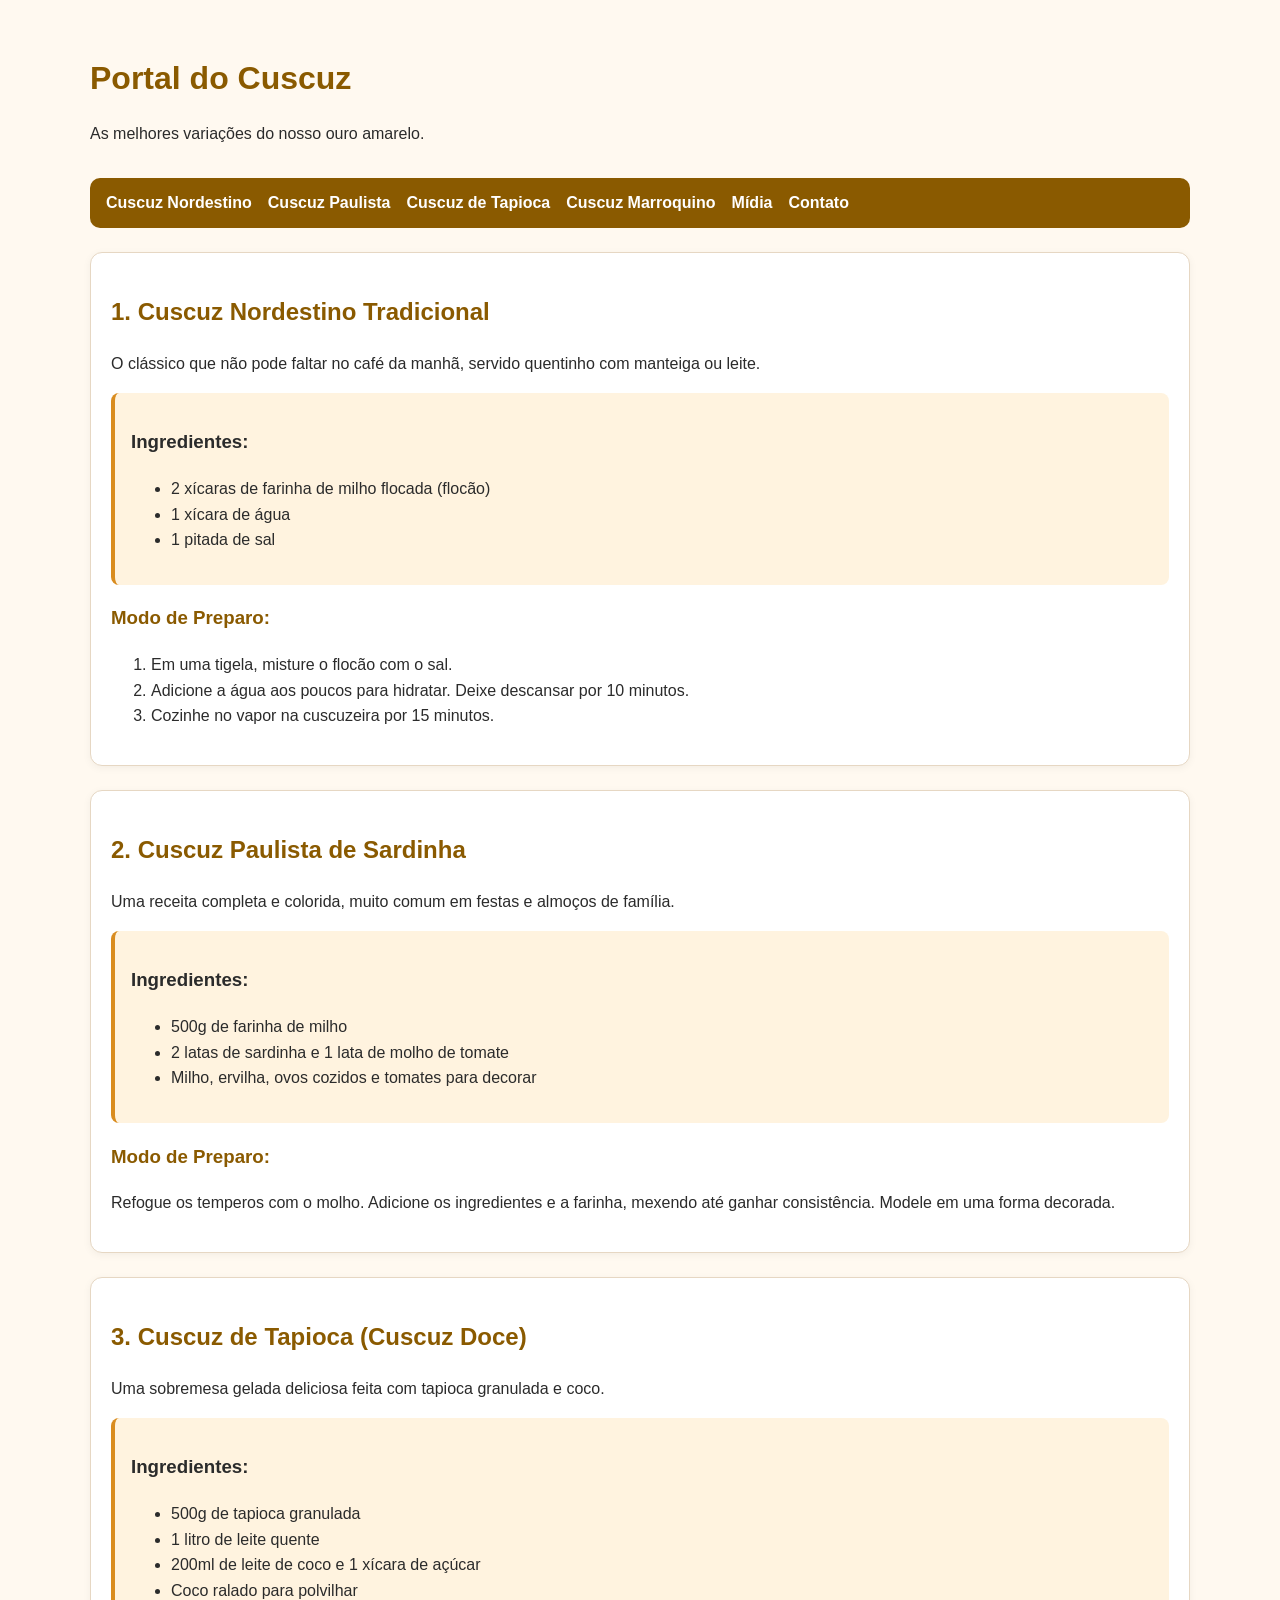
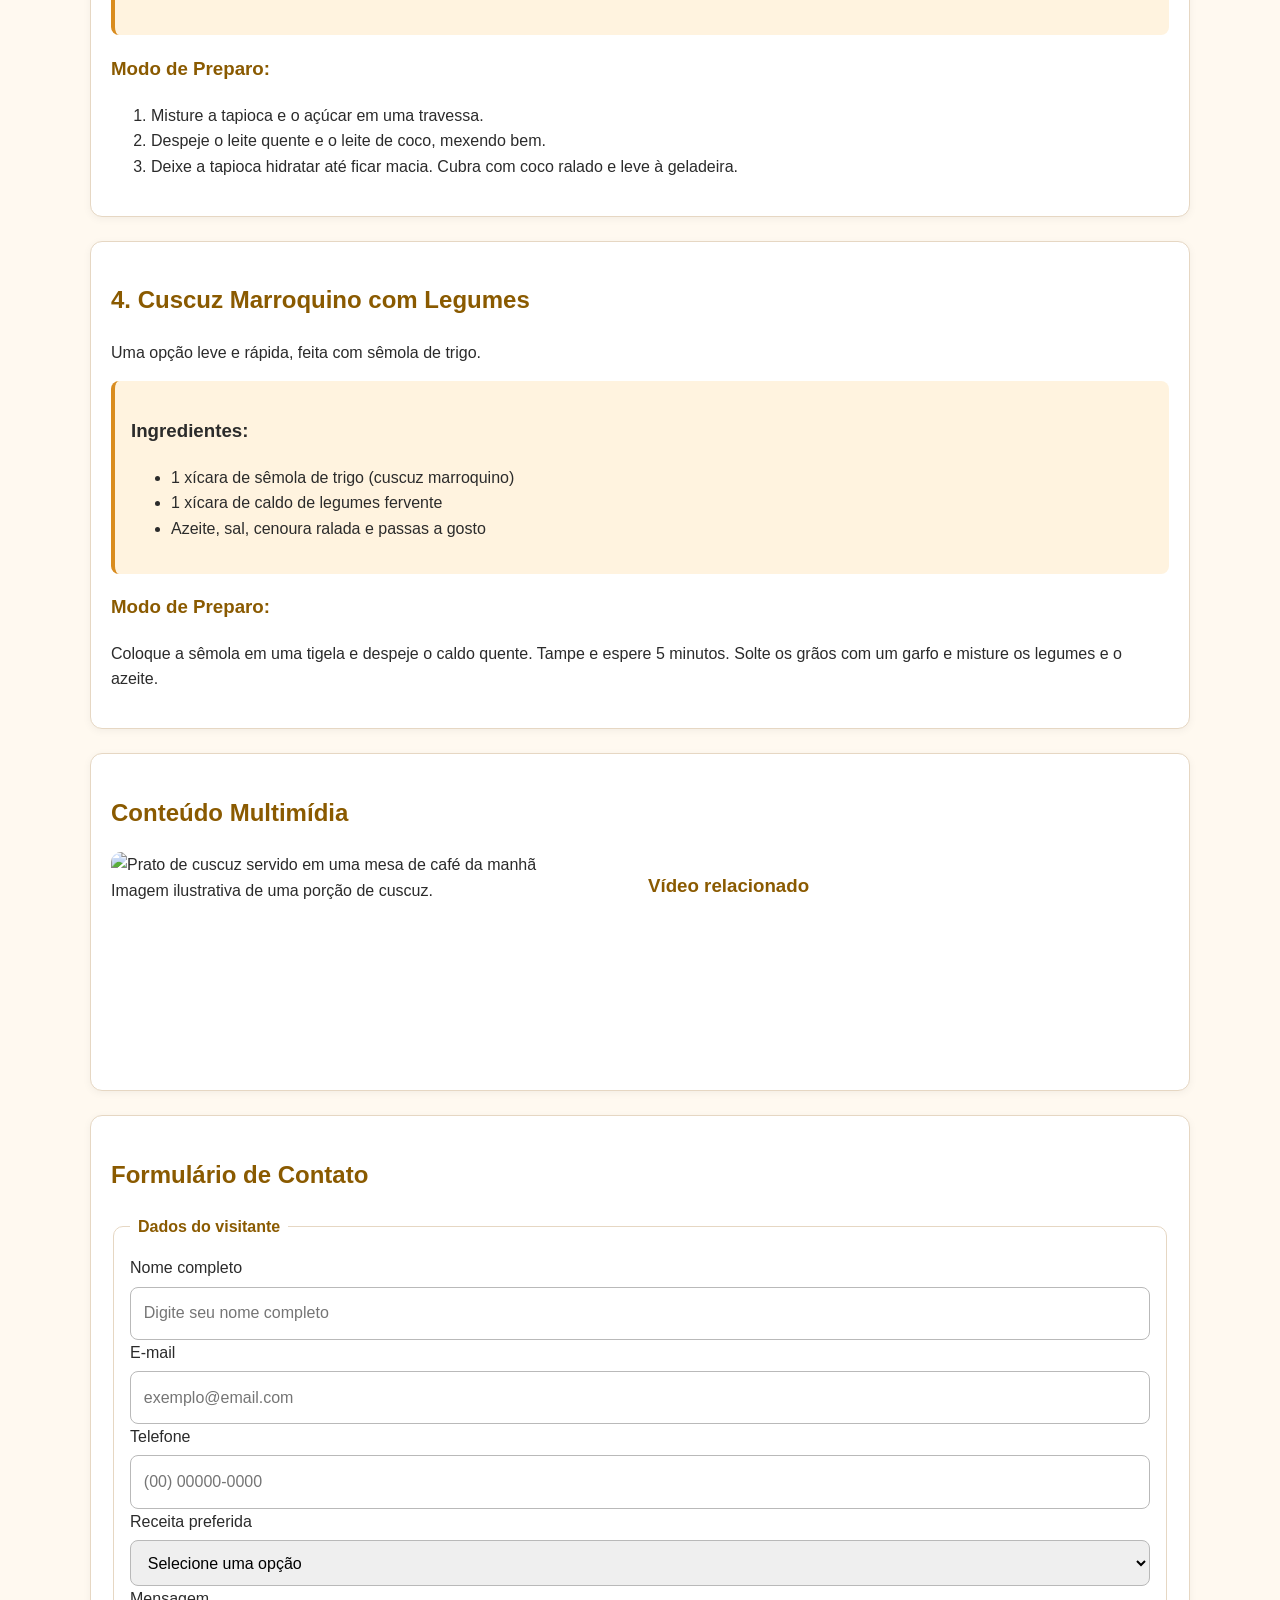
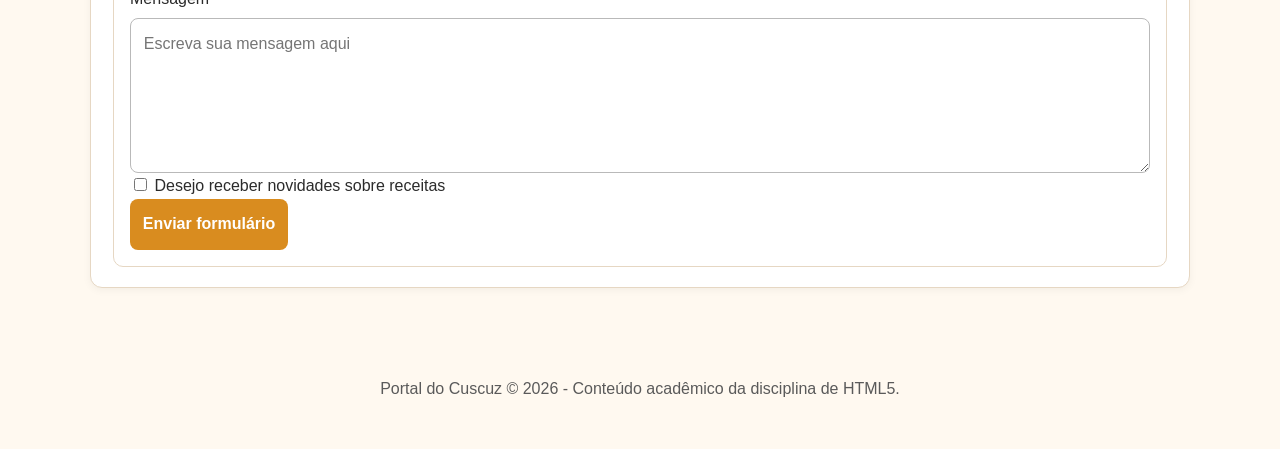
==== projeto-finalidao/index.html @ e9f8b720 "Rename Entrega24 to projeto-finalidao" ====
<!DOCTYPE html>
<html lang="pt-br">
<head>
    <meta charset="UTF-8">
    <meta name="viewport" content="width=device-width, initial-scale=1.0">
    <meta name="description" content="Portal do Cuscuz com receitas, formulário de contato e conteúdo multimídia.">
    <title>Portal do Cuscuz - Receitas e Conteúdo Multimídia</title>
    <style>
        :root {
            --cor-fundo: #fff9f0;
            --cor-texto: #2b2b2b;
            --cor-primaria: #8a5a00;
            --cor-secundaria: #d98c1f;
            --cor-card: #ffffff;
            --cor-borda: #e6d7c3;
        }

        * {
            box-sizing: border-box;
        }

        body {
            margin: 0;
            font-family: Arial, Helvetica, sans-serif;
            line-height: 1.6;
            background: var(--cor-fundo);
            color: var(--cor-texto);
        }

        header, nav, main, footer {
            width: min(1100px, 92%);
            margin: 0 auto;
        }

        header {
            padding: 2rem 0 1rem;
        }

        header h1 {
            margin-bottom: 0.25rem;
            color: var(--cor-primaria);
        }

        nav {
            background: var(--cor-primaria);
            border-radius: 10px;
            padding: 0.75rem 1rem;
            margin-bottom: 1.5rem;
        }

        nav ul {
            list-style: none;
            margin: 0;
            padding: 0;
            display: flex;
            flex-wrap: wrap;
            gap: 1rem;
        }

        nav a {
            color: #ffffff;
            text-decoration: none;
            font-weight: bold;
        }

        nav a:focus,
        nav a:hover {
            text-decoration: underline;
            outline: 2px solid #ffffff;
            outline-offset: 2px;
        }

        main {
            padding-bottom: 2rem;
        }

        article, section.formulario, section.midia, section.contato {
            background: var(--cor-card);
            border: 1px solid var(--cor-borda);
            border-radius: 12px;
            padding: 1.25rem;
            margin-bottom: 1.5rem;
            box-shadow: 0 2px 8px rgba(0,0,0,0.05);
        }

        article h2, section h2, section h3 {
            color: var(--cor-primaria);
        }

        aside {
            background: #fff3df;
            border-left: 4px solid var(--cor-secundaria);
            padding: 1rem;
            margin: 1rem 0;
            border-radius: 8px;
        }

        figure {
            margin: 0;
        }

        img, video, iframe {
            max-width: 100%;
            height: auto;
            border-radius: 10px;
            display: block;
        }

        form {
            display: grid;
            gap: 1rem;
        }

        fieldset {
            border: 1px solid var(--cor-borda);
            border-radius: 10px;
            padding: 1rem;
        }

        legend {
            font-weight: bold;
            color: var(--cor-primaria);
            padding: 0 0.5rem;
        }

        .campo {
            display: grid;
            gap: 0.35rem;
        }

        input, select, textarea, button {
            font: inherit;
            padding: 0.8rem;
            border: 1px solid #b9b9b9;
            border-radius: 8px;
        }

        input:focus, select:focus, textarea:focus, button:focus {
            outline: 3px solid #ffbf47;
            outline-offset: 2px;
        }

        button {
            background: var(--cor-secundaria);
            color: #ffffff;
            border: none;
            cursor: pointer;
            font-weight: bold;
        }

        button:hover {
            background: #b66f10;
        }

        .grid-dois {
            display: grid;
            grid-template-columns: repeat(auto-fit, minmax(280px, 1fr));
            gap: 1rem;
        }

        footer {
            padding: 1rem 0 2rem;
            text-align: center;
            color: #5a5a5a;
        }

        @media (max-width: 600px) {
            header {
                padding-top: 1.25rem;
            }

            nav ul {
                flex-direction: column;
                gap: 0.5rem;
            }
        }
    </style>
</head>
<body>

    <header>
        <h1>Portal do Cuscuz</h1>
        <p>As melhores variações do nosso ouro amarelo.</p>
    </header>

    <nav aria-label="Navegação principal">
        <ul>
            <li><a href="#nordestino">Cuscuz Nordestino</a></li>
            <li><a href="#paulista">Cuscuz Paulista</a></li>
            <li><a href="#doce">Cuscuz de Tapioca</a></li>
            <li><a href="#marroquino">Cuscuz Marroquino</a></li>
            <li><a href="#midia">Mídia</a></li>
            <li><a href="#contato">Contato</a></li>
        </ul>
    </nav>

    <main>
        <article id="nordestino">
            <h2>1. Cuscuz Nordestino Tradicional</h2>
            <p>O clássico que não pode faltar no café da manhã, servido quentinho com manteiga ou leite.</p>

            <aside>
                <h3>Ingredientes:</h3>
                <ul>
                    <li>2 xícaras de farinha de milho flocada (flocão)</li>
                    <li>1 xícara de água</li>
                    <li>1 pitada de sal</li>
                </ul>
            </aside>

            <section>
                <h3>Modo de Preparo:</h3>
                <ol>
                    <li>Em uma tigela, misture o flocão com o sal.</li>
                    <li>Adicione a água aos poucos para hidratar. Deixe descansar por 10 minutos.</li>
                    <li>Cozinhe no vapor na cuscuzeira por 15 minutos.</li>
                </ol>
            </section>
        </article>

        <article id="paulista">
            <h2>2. Cuscuz Paulista de Sardinha</h2>
            <p>Uma receita completa e colorida, muito comum em festas e almoços de família.</p>

            <aside>
                <h3>Ingredientes:</h3>
                <ul>
                    <li>500g de farinha de milho</li>
                    <li>2 latas de sardinha e 1 lata de molho de tomate</li>
                    <li>Milho, ervilha, ovos cozidos e tomates para decorar</li>
                </ul>
            </aside>

            <section>
                <h3>Modo de Preparo:</h3>
                <p>Refogue os temperos com o molho. Adicione os ingredientes e a farinha, mexendo até ganhar consistência. Modele em uma forma decorada.</p>
            </section>
        </article>

        <article id="doce">
            <h2>3. Cuscuz de Tapioca (Cuscuz Doce)</h2>
            <p>Uma sobremesa gelada deliciosa feita com tapioca granulada e coco.</p>

            <aside>
                <h3>Ingredientes:</h3>
                <ul>
                    <li>500g de tapioca granulada</li>
                    <li>1 litro de leite quente</li>
                    <li>200ml de leite de coco e 1 xícara de açúcar</li>
                    <li>Coco ralado para polvilhar</li>
                </ul>
            </aside>

            <section>
                <h3>Modo de Preparo:</h3>
                <ol>
                    <li>Misture a tapioca e o açúcar em uma travessa.</li>
                    <li>Despeje o leite quente e o leite de coco, mexendo bem.</li>
                    <li>Deixe a tapioca hidratar até ficar macia. Cubra com coco ralado e leve à geladeira.</li>
                </ol>
            </section>
        </article>

        <article id="marroquino">
            <h2>4. Cuscuz Marroquino com Legumes</h2>
            <p>Uma opção leve e rápida, feita com sêmola de trigo.</p>

            <aside>
                <h3>Ingredientes:</h3>
                <ul>
                    <li>1 xícara de sêmola de trigo (cuscuz marroquino)</li>
                    <li>1 xícara de caldo de legumes fervente</li>
                    <li>Azeite, sal, cenoura ralada e passas a gosto</li>
                </ul>
            </aside>

            <section>
                <h3>Modo de Preparo:</h3>
                <p>Coloque a sêmola em uma tigela e despeje o caldo quente. Tampe e espere 5 minutos. Solte os grãos com um garfo e misture os legumes e o azeite.</p>
            </section>
        </article>

        <section id="midia" class="midia" aria-labelledby="titulo-midia">
            <h2 id="titulo-midia">Conteúdo Multimídia</h2>
            <div class="grid-dois">
                <figure>
                    <img src="https://images.unsplash.com/photo-1547592180-85f173990554?auto=format&fit=crop&w=900&q=80" alt="Prato de cuscuz servido em uma mesa de café da manhã">
                    <figcaption>Imagem ilustrativa de uma porção de cuscuz.</figcaption>
                </figure>

                <div>
                    <h3>Vídeo relacionado</h3>
                    <iframe 
                        width="560" 
                        height="315" 
                        src="https://www.youtube.com/embed/1t4qQXl1sX4" 
                        title="Vídeo sobre preparo de cuscuz" 
                        frameborder="0" 
                        allow="accelerometer; autoplay; clipboard-write; encrypted-media; gyroscope; picture-in-picture" 
                        allowfullscreen>
                    </iframe>
                </div>
            </div>
        </section>

        <section id="contato" class="formulario" aria-labelledby="titulo-contato">
            <h2 id="titulo-contato">Formulário de Contato</h2>
            <form action="#" method="post">
                <fieldset>
                    <legend>Dados do visitante</legend>

                    <div class="campo">
                        <label for="nome">Nome completo</label>
                        <input type="text" id="nome" name="nome" placeholder="Digite seu nome completo" required autocomplete="name">
                    </div>

                    <div class="campo">
                        <label for="email">E-mail</label>
                        <input type="email" id="email" name="email" placeholder="exemplo@email.com" required autocomplete="email">
                    </div>

                    <div class="campo">
                        <label for="telefone">Telefone</label>
                        <input type="tel" id="telefone" name="telefone" placeholder="(00) 00000-0000" pattern="\(\d{2}\)\s\d{4,5}-\d{4}" autocomplete="tel">
                    </div>

                    <div class="campo">
                        <label for="preferencia">Receita preferida</label>
                        <select id="preferencia" name="preferencia" required>
                            <option value="">Selecione uma opção</option>
                            <option value="nordestino">Cuscuz Nordestino</option>
                            <option value="paulista">Cuscuz Paulista</option>
                            <option value="doce">Cuscuz de Tapioca</option>
                            <option value="marroquino">Cuscuz Marroquino</option>
                        </select>
                    </div>

                    <div class="campo">
                        <label for="mensagem">Mensagem</label>
                        <textarea id="mensagem" name="mensagem" rows="5" placeholder="Escreva sua mensagem aqui" required></textarea>
                    </div>

                    <div class="campo">
                        <label>
                            <input type="checkbox" name="novidades" value="sim">
                            Desejo receber novidades sobre receitas
                        </label>
                    </div>

                    <button type="submit">Enviar formulário</button>
                </fieldset>
            </form>
        </section>
    </main>

    <footer>
        <p>Portal do Cuscuz © 2026 - Conteúdo acadêmico da disciplina de HTML5.</p>
    </footer>

</body>
</html>
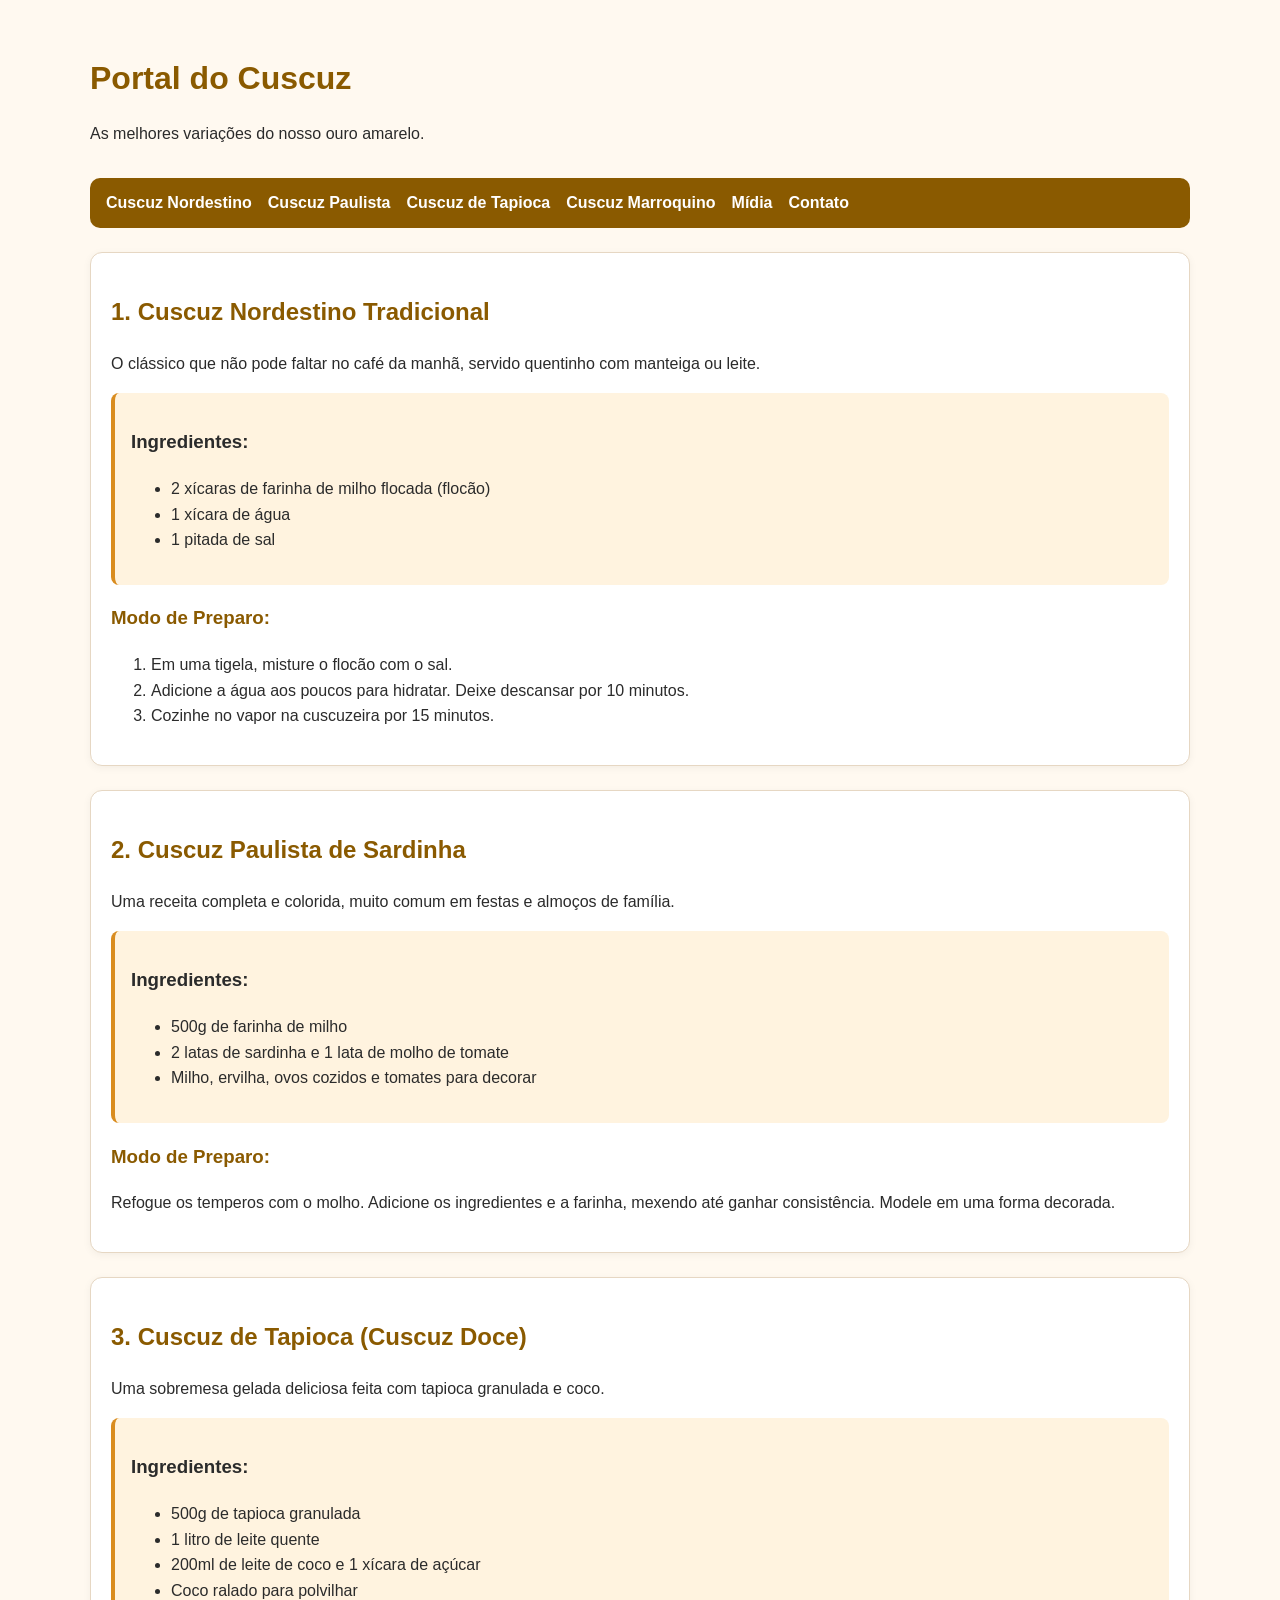
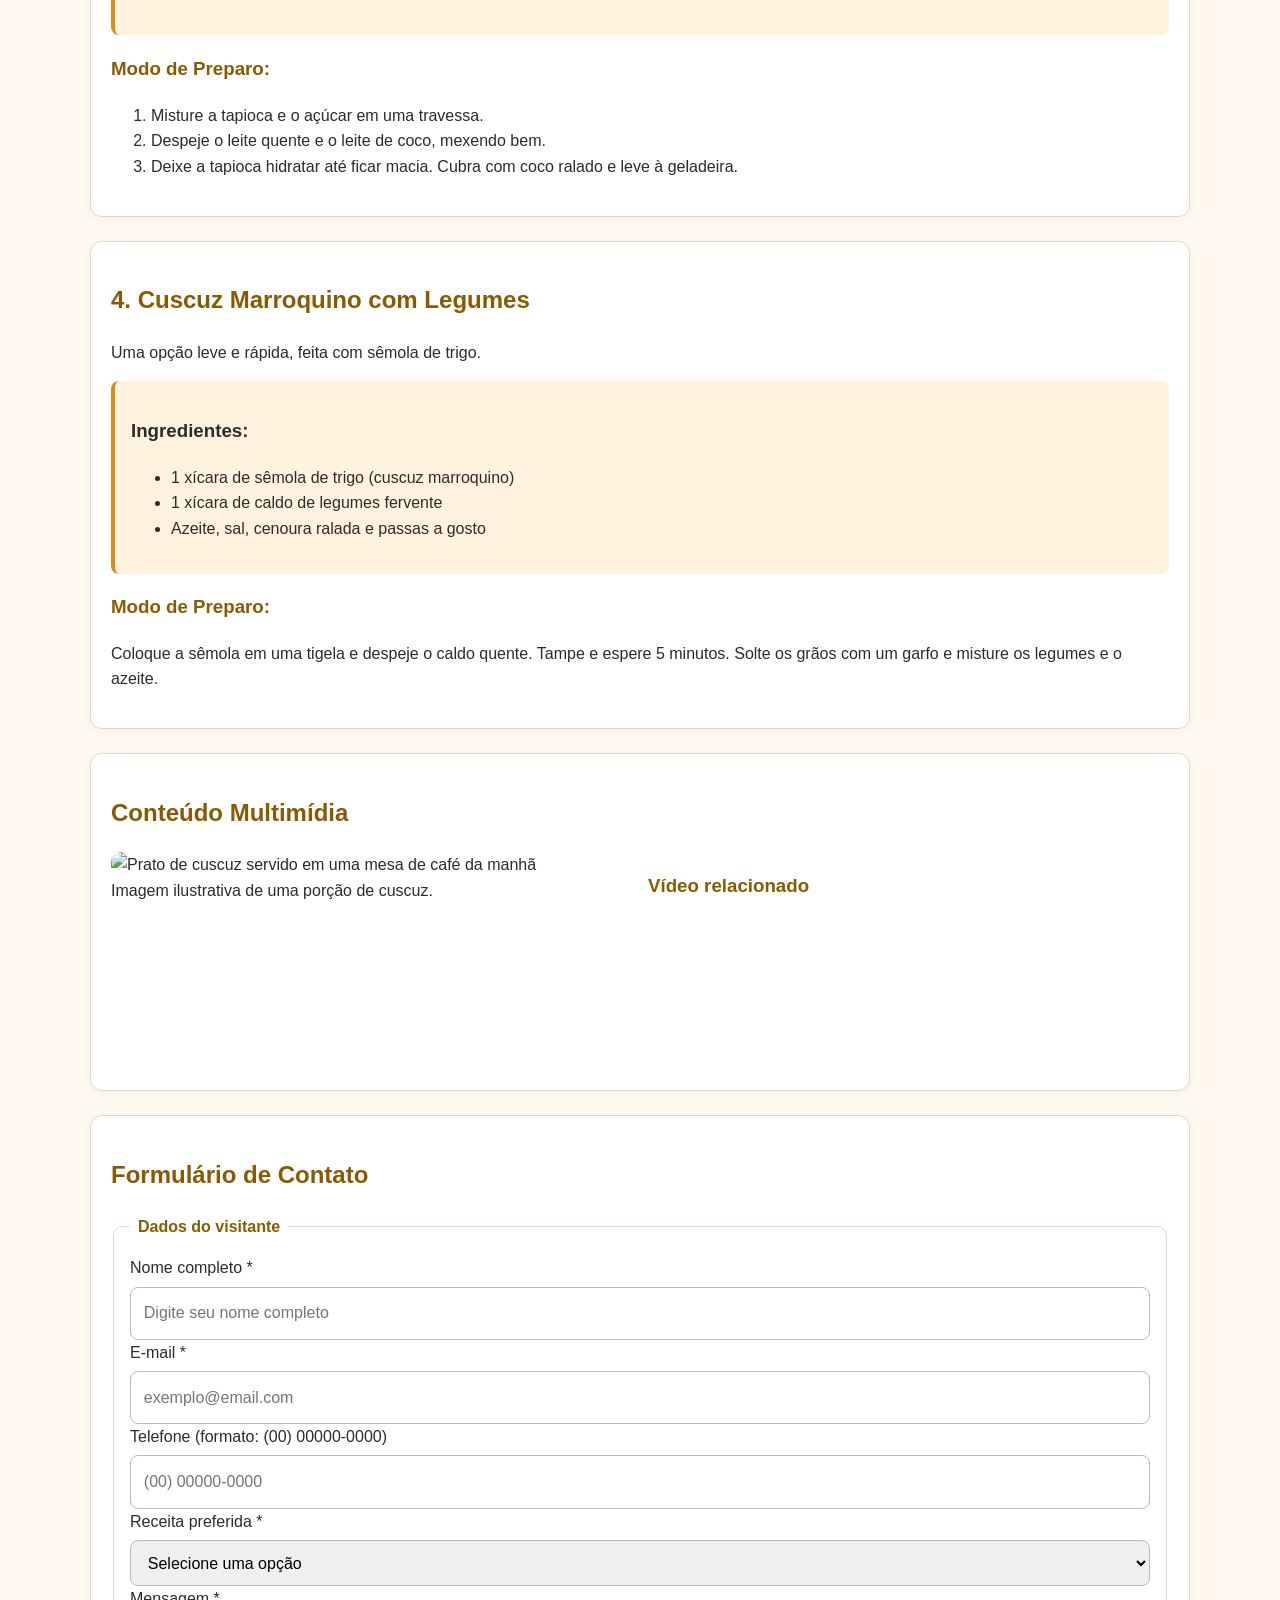
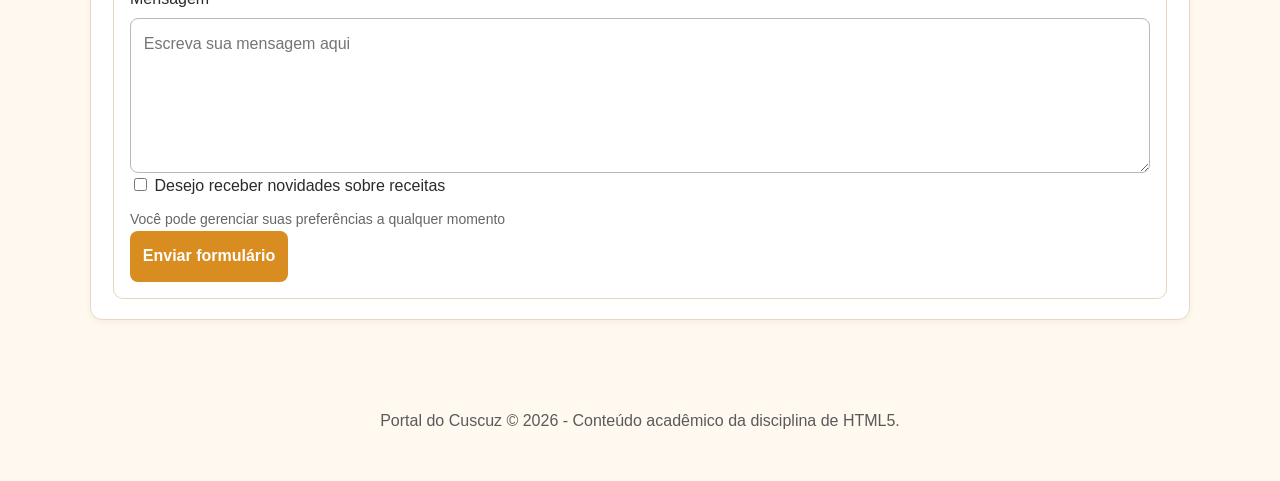
==== commit efd089b9: "Melhorias de acessibilidade: validação customizada, responsividade mobile e mensagens de erro" ====
--- a/projeto-finalidao/index.html
+++ b/projeto-finalidao/index.html
@@ -164,14 +164,58 @@
             color: #5a5a5a;
         }
 
+        .erro {
+            color: #d32f2f;
+            font-size: 0.875rem;
+            margin-top: 0.25rem;
+            display: none;
+        }
+
+        input:invalid:not(:placeholder-shown) ~ .erro,
+        textarea:invalid:not(:placeholder-shown) ~ .erro {
+            display: block;
+        }
+
+        input.campo-erro,
+        textarea.campo-erro {
+            border-color: #d32f2f;
+            background-color: #ffebee;
+        }
+
+        .campo {
+            position: relative;
+        }
+
+        @media (max-width: 768px) {
+            nav ul {
+                flex-direction: column;
+                gap: 0.5rem;
+            }
+
+            .grid-dois {
+                grid-template-columns: 1fr;
+            }
+
+            input, select, textarea, button {
+                font-size: 16px;
+            }
+        }
+
         @media (max-width: 600px) {
             header {
                 padding-top: 1.25rem;
             }
 
-            nav ul {
-                flex-direction: column;
-                gap: 0.5rem;
+            header h1 {
+                font-size: 1.5rem;
+            }
+
+            article, section.formulario, section.midia, section.contato {
+                padding: 1rem;
+            }
+
+            input, select, textarea, button {
+                padding: 0.6rem;
             }
         }
     </style>
@@ -305,46 +349,52 @@
 
         <section id="contato" class="formulario" aria-labelledby="titulo-contato">
             <h2 id="titulo-contato">Formulário de Contato</h2>
-            <form action="#" method="post">
+            <form id="formulario-contato" action="#" method="post" novalidate>
                 <fieldset>
                     <legend>Dados do visitante</legend>
 
                     <div class="campo">
-                        <label for="nome">Nome completo</label>
-                        <input type="text" id="nome" name="nome" placeholder="Digite seu nome completo" required autocomplete="name">
-                    </div>
-
-                    <div class="campo">
-                        <label for="email">E-mail</label>
-                        <input type="email" id="email" name="email" placeholder="exemplo@email.com" required autocomplete="email">
-                    </div>
-
-                    <div class="campo">
-                        <label for="telefone">Telefone</label>
-                        <input type="tel" id="telefone" name="telefone" placeholder="(00) 00000-0000" pattern="\(\d{2}\)\s\d{4,5}-\d{4}" autocomplete="tel">
-                    </div>
-
-                    <div class="campo">
-                        <label for="preferencia">Receita preferida</label>
-                        <select id="preferencia" name="preferencia" required>
+                        <label for="nome">Nome completo <span aria-label="obrigatório">*</span></label>
+                        <input type="text" id="nome" name="nome" placeholder="Digite seu nome completo" required autocomplete="name" aria-describedby="erro-nome">
+                        <span id="erro-nome" class="erro" role="alert">Por favor, digite seu nome completo</span>
+                    </div>
+
+                    <div class="campo">
+                        <label for="email">E-mail <span aria-label="obrigatório">*</span></label>
+                        <input type="email" id="email" name="email" placeholder="exemplo@email.com" required autocomplete="email" aria-describedby="erro-email">
+                        <span id="erro-email" class="erro" role="alert">Por favor, digite um e-mail válido</span>
+                    </div>
+
+                    <div class="campo">
+                        <label for="telefone">Telefone (formato: (00) 00000-0000)</label>
+                        <input type="tel" id="telefone" name="telefone" placeholder="(00) 00000-0000" pattern="\(\d{2}\)\s\d{4,5}-\d{4}" autocomplete="tel" aria-describedby="erro-telefone">
+                        <span id="erro-telefone" class="erro" role="alert">Formato inválido. Use: (00) 00000-0000</span>
+                    </div>
+
+                    <div class="campo">
+                        <label for="preferencia">Receita preferida <span aria-label="obrigatório">*</span></label>
+                        <select id="preferencia" name="preferencia" required aria-describedby="erro-preferencia">
                             <option value="">Selecione uma opção</option>
                             <option value="nordestino">Cuscuz Nordestino</option>
                             <option value="paulista">Cuscuz Paulista</option>
                             <option value="doce">Cuscuz de Tapioca</option>
                             <option value="marroquino">Cuscuz Marroquino</option>
                         </select>
-                    </div>
-
-                    <div class="campo">
-                        <label for="mensagem">Mensagem</label>
-                        <textarea id="mensagem" name="mensagem" rows="5" placeholder="Escreva sua mensagem aqui" required></textarea>
+                        <span id="erro-preferencia" class="erro" role="alert">Por favor, selecione uma receita</span>
+                    </div>
+
+                    <div class="campo">
+                        <label for="mensagem">Mensagem <span aria-label="obrigatório">*</span></label>
+                        <textarea id="mensagem" name="mensagem" rows="5" placeholder="Escreva sua mensagem aqui" required aria-describedby="erro-mensagem"></textarea>
+                        <span id="erro-mensagem" class="erro" role="alert">Por favor, escreva uma mensagem</span>
                     </div>
 
                     <div class="campo">
                         <label>
-                            <input type="checkbox" name="novidades" value="sim">
+                            <input type="checkbox" name="novidades" value="sim" aria-describedby="info-novidades">
                             Desejo receber novidades sobre receitas
                         </label>
+                        <span id="info-novidades" style="font-size: 0.875rem; color: #666; display: block; margin-top: 0.25rem;">Você pode gerenciar suas preferências a qualquer momento</span>
                     </div>
 
                     <button type="submit">Enviar formulário</button>
@@ -357,5 +407,69 @@
         <p>Portal do Cuscuz © 2026 - Conteúdo acadêmico da disciplina de HTML5.</p>
     </footer>
 
+    <script>
+        const formulario = document.getElementById('formulario-contato');
+
+        // Validação em tempo real
+        const campos = formulario.querySelectorAll('input[required], select[required], textarea[required]');
+
+        campos.forEach(campo => {
+            campo.addEventListener('blur', validarCampo);
+            campo.addEventListener('change', validarCampo);
+        });
+
+        function validarCampo(e) {
+            const campo = e.target;
+            const idErro = 'erro-' + campo.name;
+            const msgErro = document.getElementById(idErro);
+
+            if (!msgErro) return;
+
+            if (!campo.validity.valid && campo.value.trim() !== '') {
+                campo.classList.add('campo-erro');
+                if (campo.type === 'email' || campo.type === 'tel') {
+                    msgErro.style.display = 'block';
+                }
+            } else {
+                campo.classList.remove('campo-erro');
+                msgErro.style.display = 'none';
+            }
+        }
+
+        // Validação ao enviar
+        formulario.addEventListener('submit', function(e) {
+            e.preventDefault();
+
+            let formularioValido = true;
+            const erros = [];
+
+            campos.forEach(campo => {
+                if (!campo.validity.valid) {
+                    formularioValido = false;
+                    campo.classList.add('campo-erro');
+                    const idErro = 'erro-' + campo.name;
+                    const msgErro = document.getElementById(idErro);
+                    if (msgErro) {
+                        msgErro.style.display = 'block';
+                        erros.push(msgErro.textContent);
+                    }
+                } else {
+                    campo.classList.remove('campo-erro');
+                    const idErro = 'erro-' + campo.name;
+                    const msgErro = document.getElementById(idErro);
+                    if (msgErro) msgErro.style.display = 'none';
+                }
+            });
+
+            if (formularioValido) {
+                alert('Formulário enviado com sucesso! Obrigado por entrar em contato.');
+                formulario.reset();
+                document.querySelectorAll('.campo-erro').forEach(el => el.classList.remove('campo-erro'));
+            } else {
+                alert('Por favor, corrija os erros no formulário antes de enviar.');
+            }
+        });
+    </script>
+
 </body>
 </html>
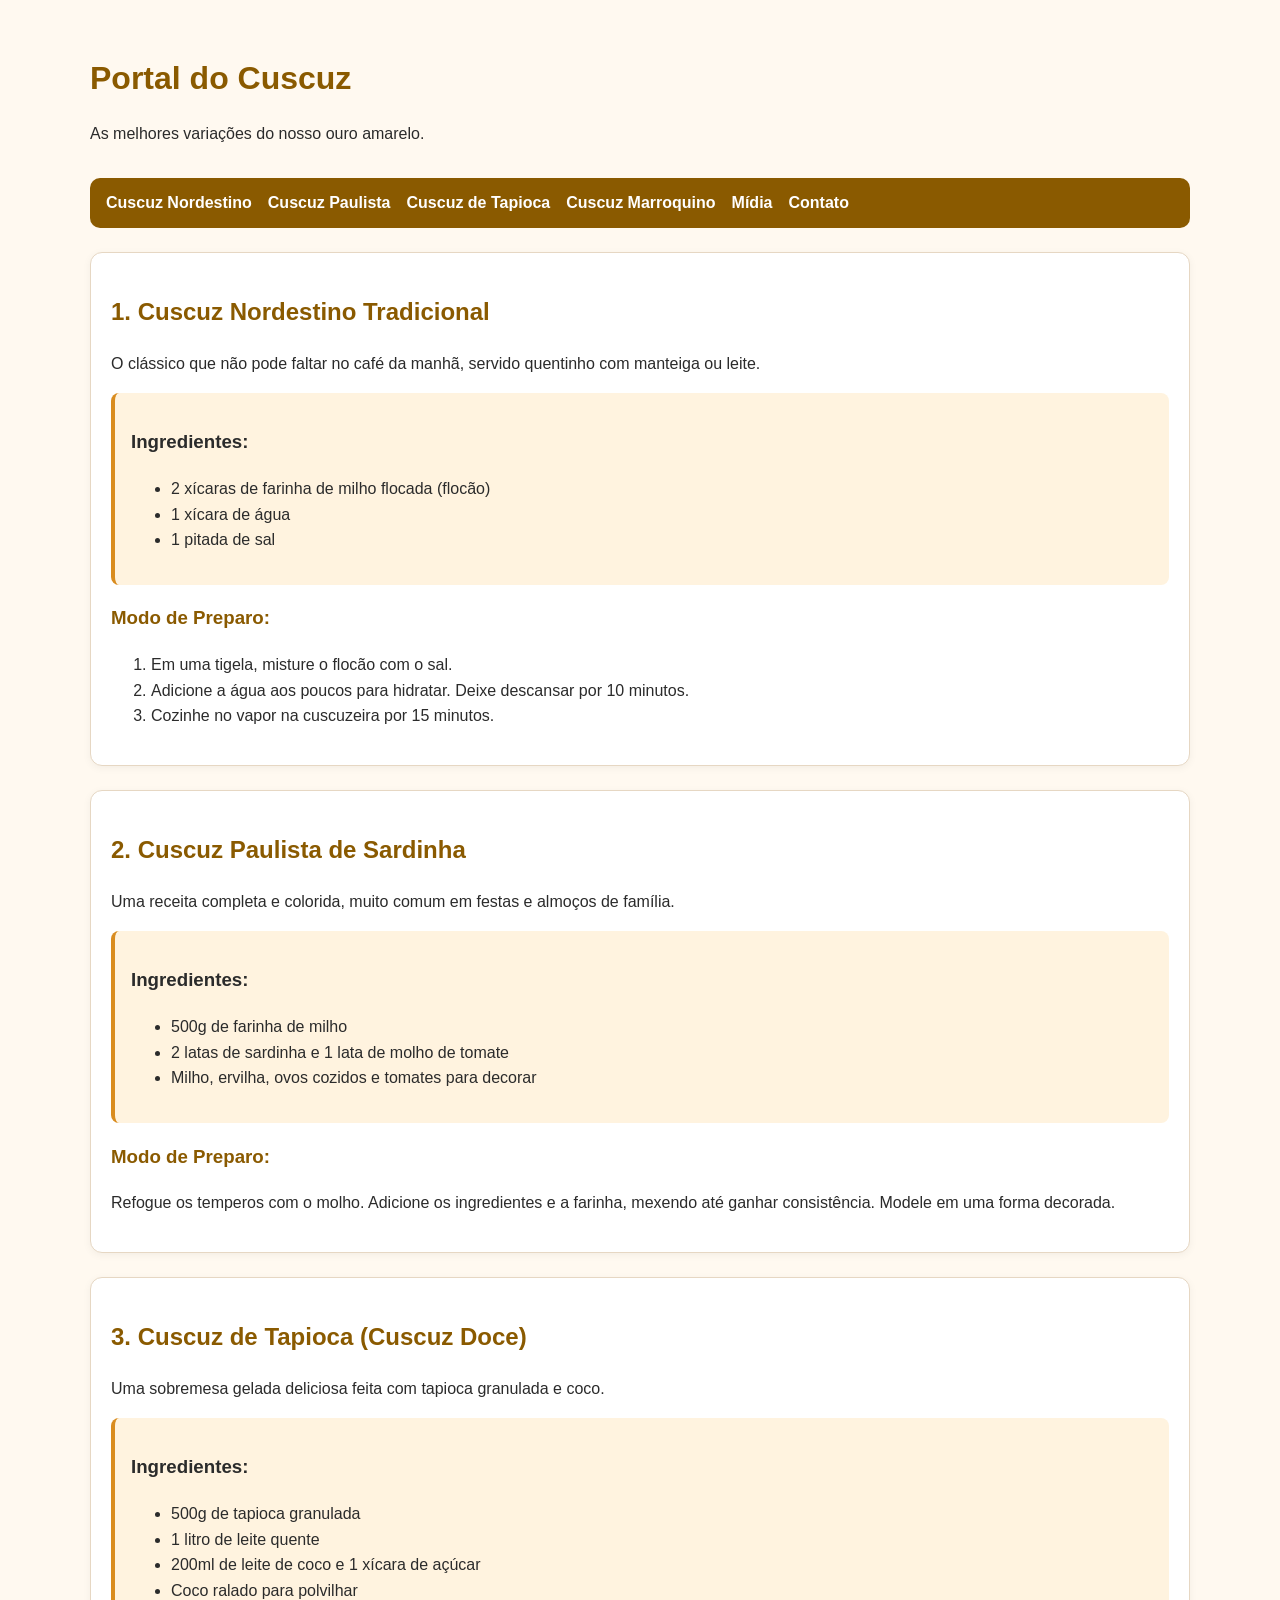
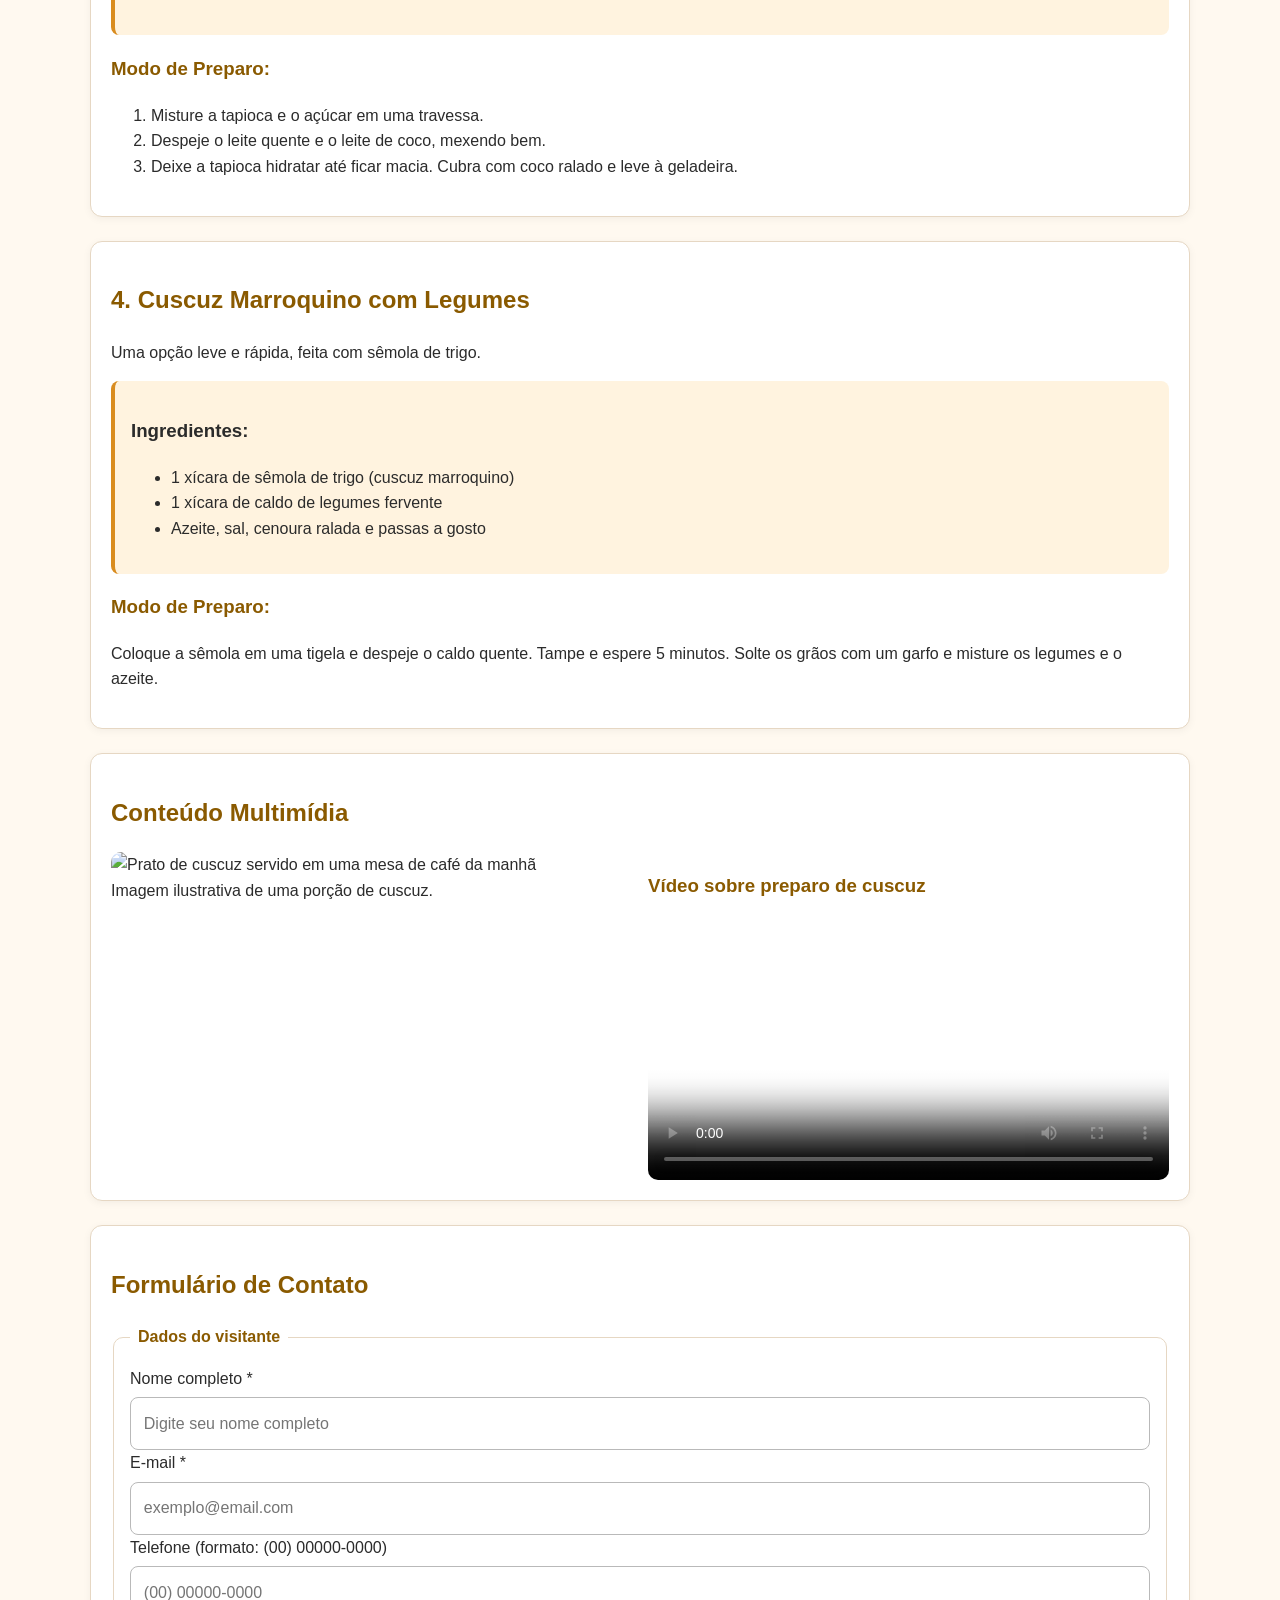
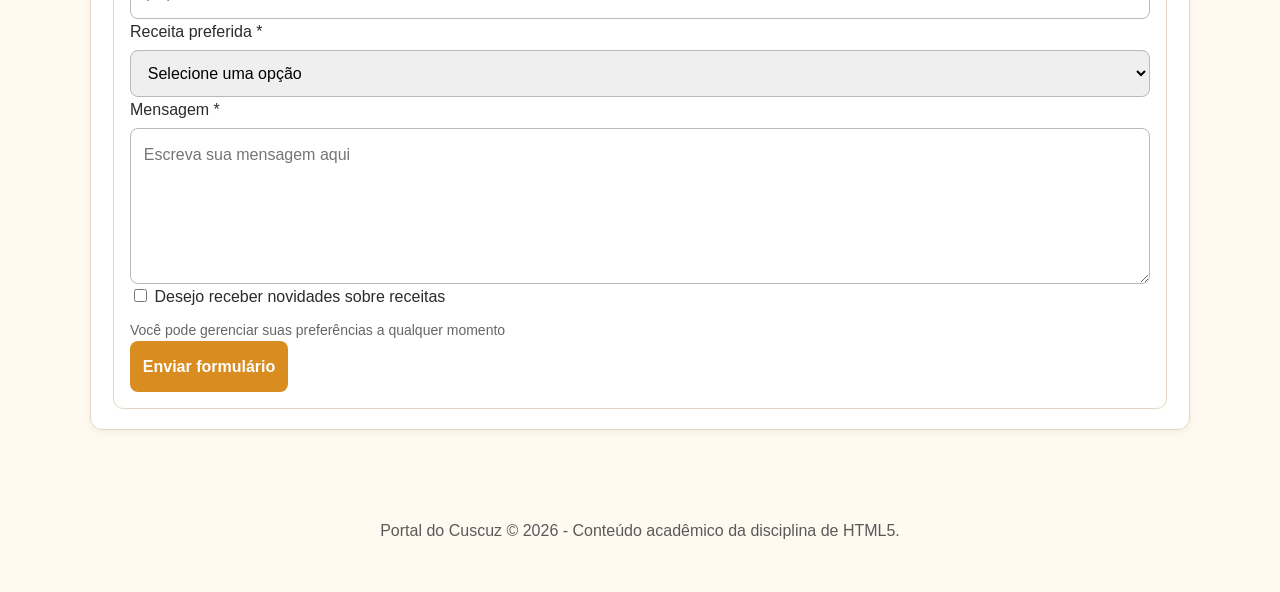
==== commit b21a54f4: "Implementar video HTML5 nativo com legendas e padrão audiovisual acessível" ====
--- a/projeto-finalidao/index.html
+++ b/projeto-finalidao/index.html
@@ -333,16 +333,13 @@
                 </figure>
 
                 <div>
-                    <h3>Vídeo relacionado</h3>
-                    <iframe 
-                        width="560" 
-                        height="315" 
-                        src="https://www.youtube.com/embed/1t4qQXl1sX4" 
-                        title="Vídeo sobre preparo de cuscuz" 
-                        frameborder="0" 
-                        allow="accelerometer; autoplay; clipboard-write; encrypted-media; gyroscope; picture-in-picture" 
-                        allowfullscreen>
-                    </iframe>
+                    <h3>Vídeo sobre preparo de cuscuz</h3>
+                    <video controls width="100%" poster="https://images.unsplash.com/photo-1547592180-85f173990554?auto=format&fit=crop&w=900&q=80" aria-describedby="descricao-video">
+                        <source src="https://commondatastorage.googleapis.com/gtv-videos-library/sample/BigBuckBunny.mp4" type="video/mp4">
+                        <source src="https://commondatastorage.googleapis.com/gtv-videos-library/sample/BigBuckBunny.webm" type="video/webm">
+                        <track kind="captions" src="#" srclang="pt-BR" label="Português (Brasil)">
+                        <p id="descricao-video">Seu navegador não suporta vídeo HTML5. <a href="https://www.youtube.com/watch?v=1t4qQXl1sX4" target="_blank">Assista no YouTube</a>.</p>
+                    </video>
                 </div>
             </div>
         </section>
